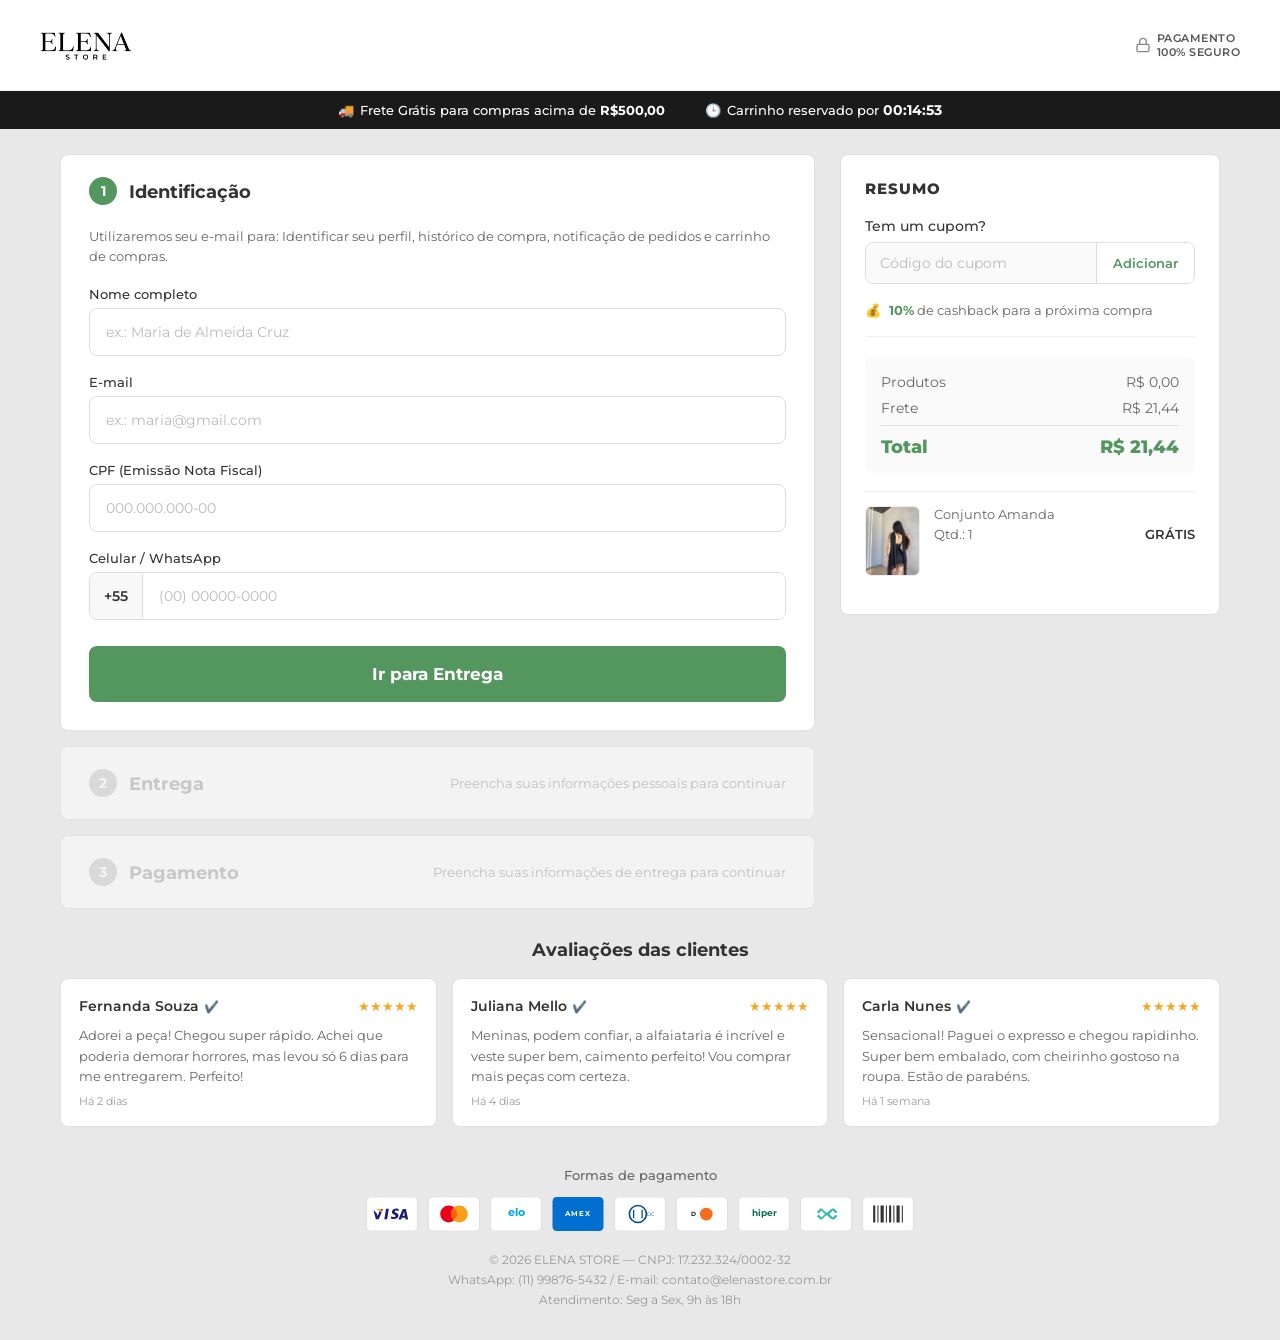
==== checkout.html @ 2de14dc5 "feat: redesign checkout to Blumi-style and update PIX receiver info" ====
<!DOCTYPE html>
<html lang="pt-BR">
<head>
    <meta charset="UTF-8">
    <meta name="viewport" content="width=device-width, initial-scale=1.0, maximum-scale=1.0, user-scalable=no">
    <title>Checkout Seguro — Elena Store</title>
    <link href="https://fonts.googleapis.com/css2?family=Montserrat:wght@400;500;600;700;800&display=swap" rel="stylesheet">
    <link rel="stylesheet" href="checkout.css">

    <!-- Meta Pixel Code -->
    <script>
    !function(f,b,e,v,n,t,s)
    {if(f.fbq)return;n=f.fbq=function(){n.callMethod?
    n.callMethod.apply(n,arguments):n.queue.push(arguments)};
    if(!f._fbq)f._fbq=n;n.push=n;n.loaded=!0;n.version='2.0';
    n.queue=[];t=b.createElement(e);t.async=!0;
    t.src=v;s=b.getElementsByTagName(e)[0];
    s.parentNode.insertBefore(t,s)}(window, document,'script',
    'https://connect.facebook.net/en_US/fbevents.js');
    fbq('init', '1255725740021923');
    fbq('track', 'PageView');
    </script>
    <noscript><img height="1" width="1" style="display:none"
    src="https://www.facebook.com/tr?id=1255725740021923&ev=PageView&noscript=1"
    /></noscript>
    <!-- End Meta Pixel Code -->
</head>
<body>

    <!-- ===== HEADER ===== -->
    <header class="checkout-header">
        <div class="logo">
            <img src="images/logo.png" alt="Elena Store" onerror="this.style.display='none'; this.parentElement.innerHTML='<span class=\'logo-text\'>Elena Store</span>';">
        </div>
        <div class="security-badge">
            <svg xmlns="http://www.w3.org/2000/svg" viewBox="0 0 24 24" fill="none" stroke="currentColor" stroke-width="2" stroke-linecap="round" stroke-linejoin="round"><rect x="3" y="11" width="18" height="11" rx="2" ry="2"/><path d="M7 11V7a5 5 0 0 1 10 0v4"/></svg>
            <span>PAGAMENTO<br>100% SEGURO</span>
        </div>
    </header>

    <!-- ===== PROMO BAR ===== -->
    <div class="promo-bar">
        <div class="promo-shipping">
            🚚 <span>Frete Grátis para compras acima de <strong>R$500,00</strong></span>
        </div>
        <div class="promo-timer">
            🕒 <span>Carrinho reservado por <span class="timer-value" id="timerDisplay">00:14:54</span></span>
        </div>
    </div>

    <!-- ===== MAIN LAYOUT ===== -->
    <form class="checkout-main" id="checkoutForm" novalidate>

        <!-- LEFT COLUMN — STEPS -->
        <div class="checkout-steps">

            <!-- STEP 1: Identificação -->
            <div class="step-card active" id="step1Card">
                <div class="step-header">
                    <div class="step-number">1</div>
                    <div class="step-title">Identificação</div>
                    <span class="step-edit" onclick="openStep(1)">Editar</span>
                </div>
                <div class="step-body">
                    <p class="step-description">Utilizaremos seu e-mail para: Identificar seu perfil, histórico de compra, notificação de pedidos e carrinho de compras.</p>
                    
                    <div class="form-group">
                        <label>Nome completo</label>
                        <input type="text" id="chkNome" class="form-control" placeholder="ex.: Maria de Almeida Cruz" required>
                    </div>
                    
                    <div class="form-group">
                        <label>E-mail</label>
                        <input type="email" id="chkEmail" class="form-control" placeholder="ex.: maria@gmail.com" required>
                    </div>
                    
                    <div class="form-row">
                        <div class="form-group">
                            <label>CPF (Emissão Nota Fiscal)</label>
                            <input type="text" id="chkCpf" class="form-control" placeholder="000.000.000-00" maxlength="14" oninput="maskCPF(this)" required>
                        </div>
                    </div>

                    <div class="form-group">
                        <label>Celular / WhatsApp</label>
                        <div class="phone-input-wrapper">
                            <span class="phone-prefix">+55</span>
                            <input type="tel" id="chkTelefone" class="form-control" placeholder="(00) 00000-0000" maxlength="15" oninput="maskPhone(this)" required>
                        </div>
                    </div>

                    <button type="button" class="btn-step" onclick="goToStep(2)">Ir para Entrega</button>
                </div>
            </div>

            <!-- STEP 2: Entrega -->
            <div class="step-card locked" id="step2Card">
                <div class="step-header">
                    <div class="step-number">2</div>
                    <div class="step-title">Entrega</div>
                    <span class="step-subtitle">Preencha suas informações pessoais para continuar</span>
                    <span class="step-edit" onclick="openStep(2)">Editar</span>
                </div>
                <div class="step-body">
                    <div class="form-group">
                        <label>CEP</label>
                        <input type="text" id="chkCep" class="form-control" placeholder="00000-000" maxlength="9" oninput="maskCEP(this)" onblur="buscarCEP(this.value)" required>
                    </div>
                    <div class="form-row">
                        <div class="form-group" style="flex: 2;">
                            <label>Rua / Avenida</label>
                            <input type="text" id="chkRua" class="form-control" required>
                        </div>
                        <div class="form-group" style="flex: 0.7;">
                            <label>Número</label>
                            <input type="text" id="chkNumero" class="form-control" required>
                        </div>
                    </div>
                    <div class="form-group">
                        <label>Complemento (opcional)</label>
                        <input type="text" id="chkComplemento" class="form-control" placeholder="Apto, bloco, etc.">
                    </div>
                    <div class="form-row">
                        <div class="form-group">
                            <label>Bairro</label>
                            <input type="text" id="chkBairro" class="form-control" required>
                        </div>
                        <div class="form-group">
                            <label>Cidade</label>
                            <input type="text" id="chkCidade" class="form-control" required>
                        </div>
                        <div class="form-group" style="flex: 0.5;">
                            <label>UF</label>
                            <input type="text" id="chkEstado" class="form-control" placeholder="SP" maxlength="2" required>
                        </div>
                    </div>

                    <!-- Opções de Frete -->
                    <label style="display: block; font-size: 0.85rem; font-weight: 600; margin-bottom: 10px; margin-top: 10px; color: #333;">Escolha o tipo de envio:</label>

                    <label class="shipping-option" id="lblFrete1">
                        <input type="radio" name="freteOpt" value="16.44" class="shipping-radio">
                        <div class="shipping-info">
                            <div class="shipping-title">Entrega Normal</div>
                            <div class="shipping-desc">Receba em 10 a 15 dias úteis</div>
                        </div>
                        <div class="shipping-price">R$ 16,44</div>
                    </label>

                    <label class="shipping-option selected" id="lblFrete2">
                        <input type="radio" name="freteOpt" value="21.44" class="shipping-radio" checked>
                        <div class="shipping-info">
                            <div class="shipping-title">Frete Expresso</div>
                            <div class="shipping-desc">Receba em 5 a 8 dias úteis</div>
                        </div>
                        <div class="shipping-price">R$ 21,44</div>
                    </label>

                    <label class="shipping-option" id="lblFrete3">
                        <input type="radio" name="freteOpt" value="27.93" class="shipping-radio">
                        <div class="shipping-info">
                            <div class="shipping-title">SEDEX</div>
                            <div class="shipping-desc">Receba em 2 a 4 dias úteis</div>
                        </div>
                        <div class="shipping-price">R$ 27,93</div>
                    </label>

                    <button type="button" class="btn-step" onclick="goToStep(3)">Ir para Pagamento</button>
                </div>
            </div>

            <!-- STEP 3: Pagamento -->
            <div class="step-card locked" id="step3Card">
                <div class="step-header">
                    <div class="step-number">3</div>
                    <div class="step-title">Pagamento</div>
                    <span class="step-subtitle">Preencha suas informações de entrega para continuar</span>
                    <span class="step-edit" onclick="openStep(3)">Editar</span>
                </div>
                <div class="step-body">
                    <div class="pix-info-box">
                        <p>⚡ Pagamento PIX aprovado na hora!</p>
                        <p>Sua compra será aprovada em até 10 segundos para envio imediato.</p>
                    </div>

                    <div class="pix-container" id="pixContainer">
                        <p style="font-weight: bold; color: #333;">Escaneie o QR Code abaixo:</p>
                        <img id="pixQrcode" src="" alt="QR Code PIX">
                        <p style="font-weight: bold; color: #333; margin-top: 10px;">Ou copie o código:</p>
                        <div class="pix-copy-row">
                            <input type="text" id="pixCode" class="form-control" readonly>
                            <button type="button" onclick="copiarPix()">Copiar</button>
                        </div>
                    </div>

                    <button type="submit" class="btn-submit-pix" id="btnSubmit">
                        ⚡ GERAR CÓDIGO PIX
                    </button>
                    <div class="secure-text">🔒 Suas informações financeiras são protegidas rigorosamente pela plataforma.</div>
                </div>
            </div>

        </div>

        <!-- RIGHT COLUMN — SUMMARY -->
        <div class="checkout-sidebar">

            <!-- Summary Card -->
            <div class="summary-card">
                <div class="summary-header">RESUMO</div>

                <!-- Coupon -->
                <div class="coupon-section">
                    <div class="coupon-label">Tem um cupom?</div>
                    <div class="coupon-row">
                        <input type="text" placeholder="Código do cupom" id="couponInput">
                        <button type="button">Adicionar</button>
                    </div>
                </div>

                <!-- Cashback -->
                <div class="cashback-badge">
                    💰 <span><strong>10%</strong> de cashback para a próxima compra</span>
                </div>

                <!-- Totals -->
                <div class="summary-totals">
                    <div class="totals-row">
                        <span>Produtos</span>
                        <span>R$ 0,00</span>
                    </div>
                    <div class="totals-row">
                        <span>Frete</span>
                        <span id="valorFreteVisual">R$ 21,44</span>
                    </div>
                    <div class="totals-row total-final">
                        <span>Total</span>
                        <span id="valorTotalFinal">R$ 21,44</span>
                    </div>
                </div>

                <!-- Product -->
                <div class="summary-product">
                    <img src="" id="chkImg" class="summary-product-img" alt="Produto" onerror="this.src='images/giftbox.png'">
                    <div class="summary-product-info">
                        <div class="summary-product-name" id="chkTitle">Carregando produto...</div>
                        <div class="summary-product-variant" id="chkOptions"></div>
                        <div class="summary-product-qty-price">
                            <span>Qtd.: 1</span>
                            <span>GRÁTIS</span>
                        </div>
                    </div>
                </div>
            </div>

        </div>

    </form>

    <!-- ===== REVIEWS SECTION ===== -->
    <div class="reviews-section">
        <h2 class="reviews-section-title">Avaliações das clientes</h2>
        <div class="reviews-grid">
            <div class="review-card">
                <div class="review-card-header">
                    <div class="review-card-name">Fernanda Souza <span class="verified-check">✔️</span></div>
                    <div class="review-card-stars">★★★★★</div>
                </div>
                <div class="review-card-text">Adorei a peça! Chegou super rápido. Achei que poderia demorar horrores, mas levou só 6 dias para me entregarem. Perfeito!</div>
                <div class="review-card-date">Há 2 dias</div>
            </div>
            <div class="review-card">
                <div class="review-card-header">
                    <div class="review-card-name">Juliana Mello <span class="verified-check">✔️</span></div>
                    <div class="review-card-stars">★★★★★</div>
                </div>
                <div class="review-card-text">Meninas, podem confiar, a alfaiataria é incrível e veste super bem, caimento perfeito! Vou comprar mais peças com certeza.</div>
                <div class="review-card-date">Há 4 dias</div>
            </div>
            <div class="review-card">
                <div class="review-card-header">
                    <div class="review-card-name">Carla Nunes <span class="verified-check">✔️</span></div>
                    <div class="review-card-stars">★★★★★</div>
                </div>
                <div class="review-card-text">Sensacional! Paguei o expresso e chegou rapidinho. Super bem embalado, com cheirinho gostoso na roupa. Estão de parabéns.</div>
                <div class="review-card-date">Há 1 semana</div>
            </div>
        </div>
    </div>

    <!-- ===== FOOTER ===== -->
    <footer class="checkout-footer">
        <div class="footer-payment-title">Formas de pagamento</div>
        <div class="footer-payment-icons">
            <!-- Visa -->
            <div class="pay-icon-img">
                <svg viewBox="0 0 48 32" xmlns="http://www.w3.org/2000/svg"><rect width="48" height="32" rx="4" fill="#fff" stroke="#e0e0e0" stroke-width="1"/><path d="M19.4 21h-2.6l1.6-10h2.6l-1.6 10zm11.1-9.7c-.5-.2-1.3-.4-2.3-.4-2.5 0-4.3 1.3-4.3 3.2 0 1.4 1.3 2.2 2.2 2.6 1 .5 1.3.8 1.3 1.2 0 .6-.8 1-1.5 1-.9 0-1.5-.1-2.3-.5l-.3-.2-.3 2c.6.3 1.6.5 2.7.5 2.7 0 4.4-1.3 4.4-3.3 0-1.1-.7-1.9-2.1-2.6-.9-.4-1.4-.7-1.4-1.2 0-.4.5-.8 1.4-.8.8 0 1.4.2 1.9.4l.2.1.3-1.9zm6.6 0h-2c-.6 0-1.1.2-1.3.8l-3.8 9h2.7l.5-1.5h3.3l.3 1.5h2.4l-2.1-9.7zm-3.1 6.3l1.4-3.7.6 3.7h-2zm-21-6.3l-2.5 6.8-.3-1.3c-.5-1.6-2-3.4-3.7-4.3l2.3 8.5h2.7l4-9.7h-2.5z" fill="#1a1f71"/><path d="M13 11.3h-4.1l0 .2c3.2.8 5.3 2.8 6.2 5.1l-.9-4.5c-.2-.6-.6-.8-1.2-.8z" fill="#f9a533"/></svg>
            </div>
            <!-- Mastercard -->
            <div class="pay-icon-img">
                <svg viewBox="0 0 48 32" xmlns="http://www.w3.org/2000/svg"><rect width="48" height="32" rx="4" fill="#fff" stroke="#e0e0e0" stroke-width="1"/><circle cx="19" cy="16" r="8" fill="#eb001b"/><circle cx="29" cy="16" r="8" fill="#f79e1b"/><path d="M24 10.3a8 8 0 0 0-3 5.7 8 8 0 0 0 3 5.7 8 8 0 0 0 3-5.7 8 8 0 0 0-3-5.7z" fill="#ff5f00"/></svg>
            </div>
            <!-- Elo -->
            <div class="pay-icon-img">
                <svg viewBox="0 0 48 32" xmlns="http://www.w3.org/2000/svg"><rect width="48" height="32" rx="4" fill="#fff" stroke="#e0e0e0" stroke-width="1"/><text x="24" y="18" text-anchor="middle" font-family="Arial,sans-serif" font-weight="bold" font-size="10" fill="#00a4e0">elo</text></svg>
            </div>
            <!-- Amex -->
            <div class="pay-icon-img">
                <svg viewBox="0 0 48 32" xmlns="http://www.w3.org/2000/svg"><rect width="48" height="32" rx="4" fill="#016fd0"/><text x="24" y="18" text-anchor="middle" font-family="Arial,sans-serif" font-weight="bold" font-size="7" fill="#fff" letter-spacing="1">AMEX</text></svg>
            </div>
            <!-- Diners -->
            <div class="pay-icon-img">
                <svg viewBox="0 0 48 32" xmlns="http://www.w3.org/2000/svg"><rect width="48" height="32" rx="4" fill="#fff" stroke="#e0e0e0" stroke-width="1"/><circle cx="22" cy="16" r="8" fill="none" stroke="#004a97" stroke-width="1.5"/><line x1="18" y1="12" x2="18" y2="20" stroke="#004a97" stroke-width="1.2"/><line x1="26" y1="12" x2="26" y2="20" stroke="#004a97" stroke-width="1.2"/><text x="34" y="18" text-anchor="middle" font-family="Arial,sans-serif" font-size="5" fill="#004a97">DC</text></svg>
            </div>
            <!-- Discover -->
            <div class="pay-icon-img">
                <svg viewBox="0 0 48 32" xmlns="http://www.w3.org/2000/svg"><rect width="48" height="32" rx="4" fill="#fff" stroke="#e0e0e0" stroke-width="1"/><circle cx="28" cy="16" r="6" fill="#f76b1c"/><text x="16" y="18" text-anchor="middle" font-family="Arial,sans-serif" font-weight="bold" font-size="6" fill="#1a1a1a">D</text></svg>
            </div>
            <!-- Hiper -->
            <div class="pay-icon-img">
                <svg viewBox="0 0 48 32" xmlns="http://www.w3.org/2000/svg"><rect width="48" height="32" rx="4" fill="#fff" stroke="#e0e0e0" stroke-width="1"/><text x="24" y="18" text-anchor="middle" font-family="Arial,sans-serif" font-weight="bold" font-size="8" fill="#00724e">hiper</text></svg>
            </div>
            <!-- PIX -->
            <div class="pay-icon-img">
                <svg viewBox="0 0 48 32" xmlns="http://www.w3.org/2000/svg"><rect width="48" height="32" rx="4" fill="#fff" stroke="#e0e0e0" stroke-width="1"/><path d="M28.8 11.2l-3 3a1.6 1.6 0 0 1-2.3 0l-3-3a1.6 1.6 0 0 0-2.3 0l-2.7 2.7 1.6 1.6 2.7-2.7 3 3a3.2 3.2 0 0 0 4.6 0l3-3 2.7 2.7 1.6-1.6-2.7-2.7a1.6 1.6 0 0 0-2.3 0z" fill="#32bcad"/><path d="M28.8 20.8l-3-3a1.6 1.6 0 0 0-2.3 0l-3 3a1.6 1.6 0 0 1-2.3 0l-2.7-2.7 1.6-1.6 2.7 2.7 3-3a3.2 3.2 0 0 1 4.6 0l3 3 2.7-2.7 1.6 1.6-2.7 2.7a1.6 1.6 0 0 1-2.3 0z" fill="#32bcad"/></svg>
            </div>
            <!-- Boleto -->
            <div class="pay-icon-img">
                <svg viewBox="0 0 48 32" xmlns="http://www.w3.org/2000/svg"><rect width="48" height="32" rx="4" fill="#fff" stroke="#e0e0e0" stroke-width="1"/><rect x="10" y="8" width="2" height="16" fill="#333"/><rect x="14" y="8" width="1" height="16" fill="#333"/><rect x="17" y="8" width="3" height="16" fill="#333"/><rect x="22" y="8" width="1" height="16" fill="#333"/><rect x="25" y="8" width="2" height="16" fill="#333"/><rect x="29" y="8" width="1" height="16" fill="#333"/><rect x="32" y="8" width="3" height="16" fill="#333"/><rect x="37" y="8" width="1" height="16" fill="#333"/></svg>
            </div>
        </div>
        <div class="footer-legal">
            © 2026 ELENA STORE — CNPJ: 17.232.324/0002-32<br>
            WhatsApp: (11) 99876-5432 / E-mail: contato@elenastore.com.br<br>
            Atendimento: Seg a Sex, 9h às 18h
        </div>
    </footer>

    <script src="produtos.js"></script>
    <script>
        // =============================
        // 1. Carregar Dados do Produto
        // =============================
        const urlParams = new URLSearchParams(window.location.search);
        const prodId = parseInt(urlParams.get('id')) || 1;
        const sizeParam = urlParams.get('size');
        const colorParam = urlParams.get('color');
        const imgParam = urlParams.get('img');

        const produto = typeof produtos !== 'undefined' ? (produtos.find(p => p.id === prodId) || produtos[0]) : { nome: "Produto Grátis", imagem: "images/giftbox.png" };

        document.getElementById('chkTitle').innerText = produto.nome;
        document.getElementById('chkImg').src = imgParam ? decodeURIComponent(imgParam) : produto.imagem;

        let optionsHtml = [];
        if (colorParam) optionsHtml.push(`Escolha a cor: ${colorParam}`);
        if (sizeParam) optionsHtml.push(`Escolha o tamanho: ${sizeParam}`);

        if (optionsHtml.length > 0) {
            document.getElementById('chkOptions').innerHTML = optionsHtml.join('<br>');
        } else {
            document.getElementById('chkOptions').style.display = 'none';
        }

        // =============================
        // 2. Frete Logic
        // =============================
        let totalVal = 21.44;

        const radios = document.querySelectorAll('.shipping-radio');
        const labels = document.querySelectorAll('.shipping-option');

        labels.forEach(label => {
            label.addEventListener('click', () => {
                labels.forEach(l => l.classList.remove('selected'));
                label.classList.add('selected');
                const input = label.querySelector('input');
                input.checked = true;
                totalVal = parseFloat(input.value);
                atualizarValores();
            });
        });

        function atualizarValores() {
            let totalExib = totalVal.toFixed(2).replace('.', ',');
            const elVisual = document.getElementById('valorFreteVisual');
            if (elVisual) elVisual.innerText = "R$ " + totalExib;
            const elFinal = document.getElementById('valorTotalFinal');
            if (elFinal) elFinal.innerText = "R$ " + totalExib;
        }
        atualizarValores();

        // Meta Event: InitiateCheckout
        fbq('track', 'InitiateCheckout', {
            content_ids: [String(prodId)],
            content_name: produto.nome,
            content_type: 'product',
            currency: 'BRL',
            value: totalVal
        });

        // =============================
        // 3. Step Navigation
        // =============================
        function goToStep(step) {
            if (step === 2) {
                // Validate step 1
                const nome = document.getElementById('chkNome').value.trim();
                const email = document.getElementById('chkEmail').value.trim();
                const cpf = document.getElementById('chkCpf').value.replace(/\D/g, '');
                const tel = document.getElementById('chkTelefone').value.replace(/\D/g, '');

                if (!nome || !email || cpf.length < 11 || tel.length < 10) {
                    highlightErrors(1);
                    return;
                }

                document.getElementById('step1Card').classList.remove('active');
                document.getElementById('step1Card').classList.add('completed');
                document.getElementById('step2Card').classList.remove('locked');
                document.getElementById('step2Card').classList.add('active');

                document.getElementById('step2Card').scrollIntoView({ behavior: 'smooth', block: 'start' });
            }

            if (step === 3) {
                // Validate step 2
                const cep = document.getElementById('chkCep').value.replace(/\D/g, '');
                const rua = document.getElementById('chkRua').value.trim();
                const numero = document.getElementById('chkNumero').value.trim();
                const bairro = document.getElementById('chkBairro').value.trim();
                const cidade = document.getElementById('chkCidade').value.trim();
                const estado = document.getElementById('chkEstado').value.trim();

                if (!cep || !rua || !numero || !bairro || !cidade || !estado) {
                    highlightErrors(2);
                    return;
                }

                document.getElementById('step2Card').classList.remove('active');
                document.getElementById('step2Card').classList.add('completed');
                document.getElementById('step3Card').classList.remove('locked');
                document.getElementById('step3Card').classList.add('active');

                document.getElementById('step3Card').scrollIntoView({ behavior: 'smooth', block: 'start' });
            }
        }

        function openStep(step) {
            // Reset all steps
            ['step1Card', 'step2Card', 'step3Card'].forEach((id, i) => {
                const card = document.getElementById(id);
                card.classList.remove('active', 'completed');
                if (i + 1 > step) {
                    card.classList.add('locked');
                } else if (i + 1 < step) {
                    card.classList.add('completed');
                } else {
                    card.classList.add('active');
                }
            });

            document.getElementById(`step${step}Card`).scrollIntoView({ behavior: 'smooth', block: 'start' });
        }

        function highlightErrors(step) {
            let fields = [];
            if (step === 1) {
                fields = ['chkNome', 'chkEmail', 'chkCpf', 'chkTelefone'];
            } else if (step === 2) {
                fields = ['chkCep', 'chkRua', 'chkNumero', 'chkBairro', 'chkCidade', 'chkEstado'];
            }
            fields.forEach(id => {
                const el = document.getElementById(id);
                if (!el.value.trim()) {
                    el.classList.add('error');
                    setTimeout(() => el.classList.remove('error'), 2500);
                }
            });
        }

        // =============================
        // 4. PIX Form Submission
        // =============================
        const form = document.getElementById('checkoutForm');
        form.addEventListener('submit', async function(e) {
            e.preventDefault();
            const btn = document.getElementById('btnSubmit');
            btn.innerHTML = "Gerando PIX...";
            btn.disabled = true;

            const totalAmountCents = Math.round(totalVal * 100);
            const stateValue = document.getElementById('chkEstado').value.replace(/[^a-zA-Z]/g, '').toUpperCase();

            const payload = {
                amount: totalAmountCents,
                currency: "BRL",
                paymentMethod: "PIX",
                customer: {
                    name: document.getElementById('chkNome').value,
                    email: document.getElementById('chkEmail').value,
                    document: {
                        number: document.getElementById('chkCpf').value.replace(/\D/g, ''),
                        type: "CPF"
                    },
                    phone: document.getElementById('chkTelefone').value.replace(/\D/g, ''),
                    address: {
                        street: document.getElementById('chkRua').value,
                        zipCode: document.getElementById('chkCep').value.replace(/\D/g, ''),
                        neighborhood: document.getElementById('chkBairro').value,
                        city: document.getElementById('chkCidade').value,
                        state: stateValue,
                        country: "BR"
                    }
                },
                shipping: {
                    fee: totalAmountCents,
                    address: {
                        street: document.getElementById('chkRua').value,
                        zipCode: document.getElementById('chkCep').value.replace(/\D/g, ''),
                        neighborhood: document.getElementById('chkBairro').value,
                        city: document.getElementById('chkCidade').value,
                        state: stateValue,
                        country: "BR"
                    }
                },
                items: [
                    {
                        title: produto.nome.substring(0, 99),
                        unitPrice: 0,
                        quantity: 1,
                        tangible: true
                    }
                ],
                pix: {
                    expiresInDays: 1
                }
            };

            try {
                const response = await fetch('/api/pix', {
                    method: 'POST',
                    headers: { 'Content-Type': 'application/json' },
                    body: JSON.stringify(payload)
                });

                const data = await response.json();
                const transaction = data.transaction || data.data || data.result || data;
                const transactionId = data.id || transaction.id;
                const qrCode =
                    data.qrCode || transaction.qrCode || transaction.pix?.qrCode ||
                    data.pix?.qrCode || transaction.pixCode || data.pixCode ||
                    transaction.copyPaste || data.copyPaste || "";
                const qrImg =
                    data.qrCodeBase64 || transaction.qrCodeBase64 || transaction.pix?.qrCodeBase64 ||
                    data.pix?.qrCodeBase64 || transaction.qrImage || data.qrImage ||
                    transaction.encodedImage || data.encodedImage || "";

                if (response.ok && transactionId) {
                    fbq('track', 'AddPaymentInfo', {
                        content_ids: [String(prodId)],
                        content_name: produto.nome,
                        content_type: 'product',
                        currency: 'BRL',
                        value: totalVal
                    });

                    localStorage.setItem('lastPurchaseValue', totalVal);
                    localStorage.setItem('lastPixData', JSON.stringify({
                        id: transactionId,
                        qrCode,
                        qrImg,
                        rawResponse: data
                    }));
                    window.location.href = "pix.html";
                } else {
                    alert("Erro ao gerar transação: " + (data.message || JSON.stringify(data)));
                    btn.disabled = false;
                    btn.innerHTML = "⚡ GERAR CÓDIGO PIX";
                }
            } catch (err) {
                console.error(err);
                alert("Erro de conexão ao gerar o PIX.");
                btn.disabled = false;
                btn.innerHTML = "⚡ GERAR CÓDIGO PIX";
            }
        });

        // =============================
        // 5. Copiar PIX
        // =============================
        function copiarPix() {
            const input = document.getElementById('pixCode');
            input.select();
            input.setSelectionRange(0, 99999);
            document.execCommand("copy");
            alert("Código PIX copiado!");
        }

        // =============================
        // 6. Timer de Urgência
        // =============================
        let time = (14 * 60) + 54;
        const timerDisplay = document.getElementById('timerDisplay');

        setInterval(() => {
            if (time <= 0) return;
            time--;
            const mins = Math.floor(time / 60);
            const secs = time % 60;
            timerDisplay.innerText =
                '00:' +
                (mins < 10 ? '0' + mins : mins) + ':' +
                (secs < 10 ? '0' + secs : secs);
        }, 1000);

        // =============================
        // 7. Input Masks
        // =============================
        function maskCPF(input) {
            let v = input.value.replace(/\D/g, '');
            if (v.length > 11) v = v.slice(0, 11);
            if (v.length > 9) v = v.replace(/(\d{3})(\d{3})(\d{3})(\d{1,2})/, "$1.$2.$3-$4");
            else if (v.length > 6) v = v.replace(/(\d{3})(\d{3})(\d{1,3})/, "$1.$2.$3");
            else if (v.length > 3) v = v.replace(/(\d{3})(\d{1,3})/, "$1.$2");
            input.value = v;
        }

        function maskPhone(input) {
            let v = input.value.replace(/\D/g, '');
            if (v.length > 11) v = v.slice(0, 11);
            if (v.length > 10) v = v.replace(/^(\d{2})(\d{5})(\d{4}).*/, "($1) $2-$3");
            else if (v.length > 6) v = v.replace(/^(\d{2})(\d{4})(\d{0,4}).*/, "($1) $2-$3");
            else if (v.length > 2) v = v.replace(/^(\d{2})(\d{0,5})/, "($1) $2");
            input.value = v;
        }

        function maskCEP(input) {
            let v = input.value.replace(/\D/g, '');
            if (v.length > 8) v = v.slice(0, 8);
            if (v.length > 5) v = v.replace(/^(\d{5})(\d{1,3}).*/, "$1-$2");
            input.value = v;
        }

        // =============================
        // 8. ViaCEP Auto-fill
        // =============================
        async function buscarCEP(cep) {
            const cleanCep = cep.replace(/\D/g, '');
            if (cleanCep.length === 8) {
                try {
                    const response = await fetch(`https://viacep.com.br/ws/${cleanCep}/json/`);
                    const data = await response.json();
                    if (!data.erro) {
                        document.getElementById('chkRua').value = data.logradouro;
                        document.getElementById('chkBairro').value = data.bairro;
                        document.getElementById('chkCidade').value = data.localidade;
                        document.getElementById('chkEstado').value = data.uf;
                        document.getElementById('chkNumero').focus();
                    }
                } catch (error) {
                    console.error("Erro ao buscar CEP:", error);
                }
            }
        }
    </script>
</body>
</html>
---- checkout.css ----
:root {
    --primary-green: #53975E;
    --primary-green-hover: #467f4f;
    --bg-page: #e8e8e8;
    --bg-card: #ffffff;
    --bg-dark-bar: #1a1a1a;
    --text-main: #333;
    --text-secondary: #666;
    --text-light: #999;
    --border-color: #e0e0e0;
    --border-light: #f0f0f0;
    --error-red: #e74c3c;
    --radius: 8px;
}

* {
    margin: 0;
    padding: 0;
    box-sizing: border-box;
    font-family: 'Montserrat', sans-serif;
}

html { scroll-behavior: smooth; }

body {
    background: var(--bg-page);
    color: var(--text-main);
    min-height: 100vh;
}

/* ========== HEADER ========== */
.checkout-header {
    background: #fff;
    padding: 18px 40px;
    display: flex;
    justify-content: space-between;
    align-items: center;
    border-bottom: 1px solid var(--border-light);
}

.checkout-header .logo img {
    height: 50px;
    object-fit: contain;
}

.checkout-header .logo-text {
    font-size: 1.6rem;
    font-weight: 700;
    color: #1a1a1a;
    letter-spacing: -0.5px;
}

.checkout-header .security-badge {
    display: flex;
    align-items: center;
    gap: 6px;
    font-size: 0.7rem;
    font-weight: 600;
    color: #555;
    text-transform: uppercase;
    letter-spacing: 0.5px;
}

.checkout-header .security-badge svg {
    width: 16px;
    height: 16px;
    color: #888;
}

/* ========== PROMO BAR ========== */
.promo-bar {
    background: var(--bg-dark-bar);
    color: #fff;
    padding: 10px 40px;
    display: flex;
    justify-content: center;
    align-items: center;
    gap: 40px;
    font-size: 0.82rem;
    font-weight: 500;
}

.promo-bar .promo-shipping {
    display: flex;
    align-items: center;
    gap: 6px;
}

.promo-bar .promo-shipping strong {
    font-weight: 700;
}

.promo-bar .promo-timer {
    display: flex;
    align-items: center;
    gap: 6px;
}

.promo-bar .promo-timer .timer-value {
    font-weight: 700;
    font-size: 0.88rem;
}

/* ========== MAIN LAYOUT ========== */
.checkout-main {
    max-width: 1200px;
    margin: 25px auto;
    padding: 0 20px;
    display: grid;
    grid-template-columns: 1fr 380px;
    gap: 25px;
    align-items: start;
}

/* ========== LEFT COLUMN — STEPS ========== */
.checkout-steps {
    display: flex;
    flex-direction: column;
    gap: 15px;
}

/* Step Card */
.step-card {
    background: var(--bg-card);
    border: 1px solid var(--border-color);
    border-radius: var(--radius);
    overflow: hidden;
    transition: opacity 0.3s ease, filter 0.3s ease;
}

.step-card.locked {
    opacity: 0.5;
    pointer-events: none;
}

.step-card.locked .step-body {
    display: none;
}

.step-card.completed {
    opacity: 0.7;
}

.step-card.completed .step-body {
    display: none;
}

.step-card.completed .step-header .step-edit {
    display: inline-block;
}

.step-header {
    padding: 22px 28px;
    display: flex;
    align-items: center;
    gap: 12px;
}

.step-number {
    width: 28px;
    height: 28px;
    background: var(--primary-green);
    color: #fff;
    border-radius: 50%;
    display: flex;
    justify-content: center;
    align-items: center;
    font-size: 0.85rem;
    font-weight: 700;
    flex-shrink: 0;
}

.step-card.locked .step-number {
    background: #ccc;
}

.step-card.completed .step-number {
    background: var(--primary-green);
}

.step-title {
    font-size: 1.1rem;
    font-weight: 700;
    color: var(--text-main);
}

.step-card.locked .step-title {
    color: #aaa;
}

.step-subtitle {
    font-size: 0.82rem;
    color: var(--text-light);
    margin-left: auto;
}

.step-card.locked .step-subtitle {
    display: block;
}

.step-card.active .step-subtitle {
    display: none;
}

.step-edit {
    display: none;
    margin-left: auto;
    font-size: 0.8rem;
    color: var(--primary-green);
    cursor: pointer;
    font-weight: 600;
    text-decoration: underline;
}

.step-body {
    padding: 0 28px 28px;
}

.step-body .step-description {
    font-size: 0.82rem;
    color: var(--text-secondary);
    line-height: 1.5;
    margin-bottom: 20px;
}

/* ========== FORM STYLES ========== */
.form-group {
    margin-bottom: 18px;
    width: 100%;
}

.form-group label {
    display: block;
    font-size: 0.82rem;
    margin-bottom: 6px;
    color: var(--text-main);
    font-weight: 500;
}

.form-control {
    width: 100%;
    border: 1px solid #ddd;
    border-radius: var(--radius);
    padding: 14px 16px;
    font-size: 0.9rem;
    font-family: 'Montserrat', sans-serif;
    outline: none;
    transition: border-color 0.2s ease, box-shadow 0.2s ease;
    background: #fff;
    color: var(--text-main);
}

.form-control::placeholder {
    color: #bbb;
}

.form-control:focus {
    border-color: #333;
    box-shadow: 0 0 0 3px rgba(0,0,0,0.04);
}

.form-control.valid {
    border-color: var(--primary-green);
}

.form-row {
    display: flex;
    gap: 12px;
}

.form-row .form-group {
    flex: 1;
}

/* Phone with country code */
.phone-input-wrapper {
    display: flex;
    border: 1px solid #ddd;
    border-radius: var(--radius);
    overflow: hidden;
    transition: border-color 0.2s ease, box-shadow 0.2s ease;
}

.phone-input-wrapper:focus-within {
    border-color: #333;
    box-shadow: 0 0 0 3px rgba(0,0,0,0.04);
}

.phone-prefix {
    background: #f8f8f8;
    padding: 14px 14px;
    font-size: 0.9rem;
    font-weight: 600;
    color: var(--text-main);
    border-right: 1px solid #ddd;
    display: flex;
    align-items: center;
    font-family: 'Montserrat', sans-serif;
}

.phone-input-wrapper .form-control {
    border: none;
    border-radius: 0;
    box-shadow: none;
}

.phone-input-wrapper .form-control:focus {
    box-shadow: none;
}

/* Step button */
.btn-step {
    background: var(--primary-green);
    color: #fff;
    font-weight: 700;
    font-size: 1.05rem;
    border: none;
    border-radius: var(--radius);
    width: 100%;
    padding: 18px;
    cursor: pointer;
    transition: background 0.2s ease;
    font-family: 'Montserrat', sans-serif;
    margin-top: 8px;
}

.btn-step:hover {
    background: var(--primary-green-hover);
}

/* ========== SHIPPING OPTIONS ========== */
.shipping-option {
    display: flex;
    align-items: center;
    border: 1px solid var(--border-color);
    border-radius: var(--radius);
    padding: 14px 16px;
    margin-bottom: 10px;
    cursor: pointer;
    transition: all 0.2s ease;
}

.shipping-option:hover {
    border-color: #bbb;
}

.shipping-option.selected {
    border-color: var(--primary-green);
    background: #f0f8f2;
}

.shipping-radio {
    appearance: none;
    -webkit-appearance: none;
    width: 20px;
    height: 20px;
    border: 2px solid #ccc;
    border-radius: 50%;
    margin-right: 14px;
    outline: none;
    cursor: pointer;
    transition: all 0.2s ease;
    background: #fff;
    flex-shrink: 0;
}

.shipping-radio:checked {
    border-color: var(--primary-green);
    background: var(--primary-green);
    box-shadow: inset 0 0 0 3px #fff;
}

.shipping-info {
    flex: 1;
    display: flex;
    flex-direction: column;
    gap: 2px;
}

.shipping-title {
    font-weight: 600;
    font-size: 0.9rem;
    color: var(--text-main);
}

.shipping-desc {
    font-size: 0.78rem;
    color: var(--text-light);
}

.shipping-price {
    font-weight: 700;
    font-size: 0.95rem;
    color: var(--text-main);
}

/* ========== PIX SECTION ========== */
.pix-info-box {
    text-align: center;
    padding: 18px;
    background: #f0f8f2;
    border-radius: var(--radius);
    border: 1px solid #c8e6c9;
    margin-bottom: 20px;
}

.pix-info-box p:first-child {
    color: var(--primary-green);
    font-weight: 600;
    margin-bottom: 8px;
    font-size: 0.92rem;
}

.pix-info-box p:last-child {
    font-size: 0.82rem;
    color: var(--text-secondary);
}

.pix-container {
    display: none;
    text-align: center;
    margin-bottom: 20px;
}

.pix-container img {
    max-width: 200px;
    margin: 15px auto;
}

.pix-copy-row {
    display: flex;
    gap: 10px;
    margin-top: 8px;
}

.pix-copy-row .form-control {
    font-size: 0.8rem;
    background: #f9f9f9;
}

.pix-copy-row button {
    padding: 12px 18px;
    background: #333;
    color: #fff;
    border: none;
    border-radius: var(--radius);
    cursor: pointer;
    font-weight: 600;
    font-size: 0.85rem;
    font-family: 'Montserrat', sans-serif;
    white-space: nowrap;
}

.btn-submit-pix {
    background: var(--primary-green);
    color: #fff;
    font-weight: 700;
    font-size: 1.1rem;
    border: none;
    border-radius: var(--radius);
    width: 100%;
    padding: 20px;
    cursor: pointer;
    transition: background 0.2s ease;
    font-family: 'Montserrat', sans-serif;
    display: flex;
    justify-content: center;
    align-items: center;
    gap: 8px;
}

.btn-submit-pix:hover {
    background: var(--primary-green-hover);
}

.btn-submit-pix:disabled {
    background: #999;
    cursor: not-allowed;
}

.secure-text {
    text-align: center;
    font-size: 0.75rem;
    color: var(--text-light);
    margin-top: 15px;
    display: flex;
    justify-content: center;
    align-items: center;
    gap: 6px;
}

/* ========== RIGHT COLUMN — SUMMARY ========== */
.checkout-sidebar {
    position: sticky;
    top: 25px;
    display: flex;
    flex-direction: column;
    gap: 20px;
}

/* Summary Card */
.summary-card {
    background: var(--bg-card);
    border: 1px solid var(--border-color);
    border-radius: var(--radius);
    padding: 24px;
}

.summary-header {
    font-size: 0.95rem;
    font-weight: 800;
    text-transform: uppercase;
    letter-spacing: 1px;
    margin-bottom: 20px;
    color: var(--text-main);
}

/* Coupon */
.coupon-section {
    margin-bottom: 18px;
}

.coupon-section .coupon-label {
    font-size: 0.85rem;
    font-weight: 500;
    color: var(--text-main);
    margin-bottom: 8px;
}

.coupon-row {
    display: flex;
    gap: 0;
    border: 1px solid #ddd;
    border-radius: var(--radius);
    overflow: hidden;
}

.coupon-row input {
    flex: 1;
    border: none;
    padding: 12px 14px;
    font-size: 0.85rem;
    outline: none;
    font-family: 'Montserrat', sans-serif;
    background: #fafafa;
}

.coupon-row input::placeholder {
    color: #bbb;
}

.coupon-row button {
    padding: 12px 16px;
    background: #fff;
    border: none;
    border-left: 1px solid #ddd;
    font-size: 0.82rem;
    font-weight: 600;
    color: var(--primary-green);
    cursor: pointer;
    font-family: 'Montserrat', sans-serif;
    white-space: nowrap;
    transition: background 0.2s;
}

.coupon-row button:hover {
    background: #f5f5f5;
}

/* Cashback */
.cashback-badge {
    display: flex;
    align-items: center;
    gap: 8px;
    font-size: 0.82rem;
    color: var(--text-secondary);
    margin-bottom: 20px;
    padding-bottom: 18px;
    border-bottom: 1px solid var(--border-light);
}

.cashback-badge strong {
    color: var(--primary-green);
    font-weight: 700;
}

/* Product in summary */
.summary-totals {
    background: #fafafa;
    border-radius: var(--radius);
    padding: 16px;
    margin-bottom: 18px;
}

.totals-row {
    display: flex;
    justify-content: space-between;
    margin-bottom: 8px;
    font-size: 0.88rem;
    color: var(--text-secondary);
}

.totals-row:last-child {
    margin-bottom: 0;
}

.totals-row.total-final {
    font-weight: 800;
    font-size: 1.1rem;
    color: var(--primary-green);
    margin-top: 4px;
    padding-top: 10px;
    border-top: 1px solid var(--border-color);
}

/* Product item in summary */
.summary-product {
    display: flex;
    gap: 14px;
    padding: 14px 0;
    border-top: 1px solid var(--border-light);
}

.summary-product:first-of-type {
    border-top: none;
}

.summary-product-img {
    width: 55px;
    height: 70px;
    border-radius: 6px;
    object-fit: cover;
    border: 1px solid #eee;
    flex-shrink: 0;
}

.summary-product-info {
    flex: 1;
}

.summary-product-name {
    font-size: 0.82rem;
    font-weight: 400;
    color: var(--text-secondary);
    margin-bottom: 4px;
}

.summary-product-variant {
    font-size: 0.78rem;
    font-weight: 700;
    color: var(--text-main);
    line-height: 1.4;
    margin-bottom: 8px;
}

.summary-product-qty-price {
    display: flex;
    justify-content: space-between;
    font-size: 0.82rem;
    color: var(--text-secondary);
}

.summary-product-qty-price span:last-child {
    font-weight: 600;
    color: var(--text-main);
}

/* ========== SOCIAL PROOF CARD ========== */
.social-proof-card {
    background: var(--bg-card);
    border: 1px solid var(--border-color);
    border-radius: var(--radius);
    padding: 22px;
    display: flex;
    gap: 16px;
}

.social-proof-avatar {
    width: 60px;
    height: 60px;
    border-radius: 50%;
    object-fit: cover;
    flex-shrink: 0;
}

.social-proof-content {
    flex: 1;
}

.social-proof-stars {
    color: #f5a623;
    font-size: 0.9rem;
    margin-bottom: 6px;
}

.social-proof-title {
    font-size: 0.92rem;
    font-weight: 700;
    color: var(--text-main);
    margin-bottom: 6px;
}

.social-proof-text {
    font-size: 0.82rem;
    color: var(--text-secondary);
    line-height: 1.5;
}

/* ========== FOOTER ========== */
.checkout-footer {
    max-width: 1200px;
    margin: 40px auto 30px;
    padding: 0 20px;
    text-align: center;
}

.footer-payment-title {
    font-size: 0.82rem;
    color: var(--text-secondary);
    margin-bottom: 14px;
    font-weight: 500;
}

.footer-payment-icons {
    display: flex;
    justify-content: center;
    gap: 10px;
    flex-wrap: wrap;
    margin-bottom: 20px;
}

.footer-payment-icons .pay-icon {
    width: 48px;
    height: 30px;
    background: #fff;
    border: 1px solid #ddd;
    border-radius: 4px;
    display: flex;
    justify-content: center;
    align-items: center;
    font-size: 0.6rem;
    font-weight: 700;
    color: var(--text-secondary);
}

.footer-legal {
    font-size: 0.72rem;
    color: var(--text-light);
    line-height: 1.7;
}

.footer-legal a {
    color: var(--text-light);
    text-decoration: underline;
}

/* ========== RESPONSIVE ========== */
@media (max-width: 900px) {
    .checkout-main {
        grid-template-columns: 1fr;
        gap: 15px;
        padding: 0 12px;
        margin: 15px auto;
    }

    .checkout-sidebar {
        position: static;
        order: -1;
    }

    .checkout-header {
        padding: 14px 16px;
    }

    .checkout-header .logo img {
        height: 40px;
    }

    .checkout-header .logo-text {
        font-size: 1.3rem;
    }

    .promo-bar {
        padding: 8px 16px;
        gap: 10px;
        font-size: 0.72rem;
        flex-direction: column;
        gap: 4px;
    }

    .step-header {
        padding: 16px 18px;
    }

    .step-body {
        padding: 0 18px 22px;
    }

    .form-row {
        flex-direction: column;
        gap: 0;
    }

    .summary-card {
        padding: 18px;
    }
}

/* ========== ANIMATIONS ========== */
@keyframes fadeIn {
    from { opacity: 0; transform: translateY(8px); }
    to { opacity: 1; transform: translateY(0); }
}

.step-card.active .step-body {
    animation: fadeIn 0.3s ease forwards;
}

/* Error styling */
.form-control.error {
    border-color: var(--error-red);
    background: #fff5f5;
}

.error-message {
    color: var(--error-red);
    font-size: 0.75rem;
    margin-top: 4px;
}

/* ========== REVIEWS SECTION ========== */
.reviews-section {
    max-width: 1200px;
    margin: 30px auto;
    padding: 0 20px;
}

.reviews-section-title {
    font-size: 1.1rem;
    font-weight: 700;
    margin-bottom: 18px;
    text-align: center;
    color: var(--text-main);
}

.reviews-grid {
    display: grid;
    grid-template-columns: repeat(3, 1fr);
    gap: 15px;
}

.review-card {
    background: var(--bg-card);
    border: 1px solid var(--border-color);
    border-radius: var(--radius);
    padding: 18px;
}

.review-card-header {
    display: flex;
    justify-content: space-between;
    align-items: center;
    margin-bottom: 10px;
}

.review-card-name {
    font-weight: 600;
    font-size: 0.88rem;
    color: var(--text-main);
    display: flex;
    align-items: center;
    gap: 5px;
}

.verified-check {
    font-size: 0.75rem;
}

.review-card-stars {
    color: #f5a623;
    font-size: 0.82rem;
}

.review-card-text {
    font-size: 0.82rem;
    color: var(--text-secondary);
    line-height: 1.55;
    margin-bottom: 8px;
}

.review-card-date {
    font-size: 0.7rem;
    color: var(--text-light);
}

/* ========== SVG PAYMENT ICONS ========== */
.pay-icon-img {
    width: 52px;
    height: 34px;
}

.pay-icon-img svg {
    width: 100%;
    height: 100%;
}

@media (max-width: 900px) {
    .reviews-grid {
        grid-template-columns: 1fr;
        gap: 10px;
    }
}
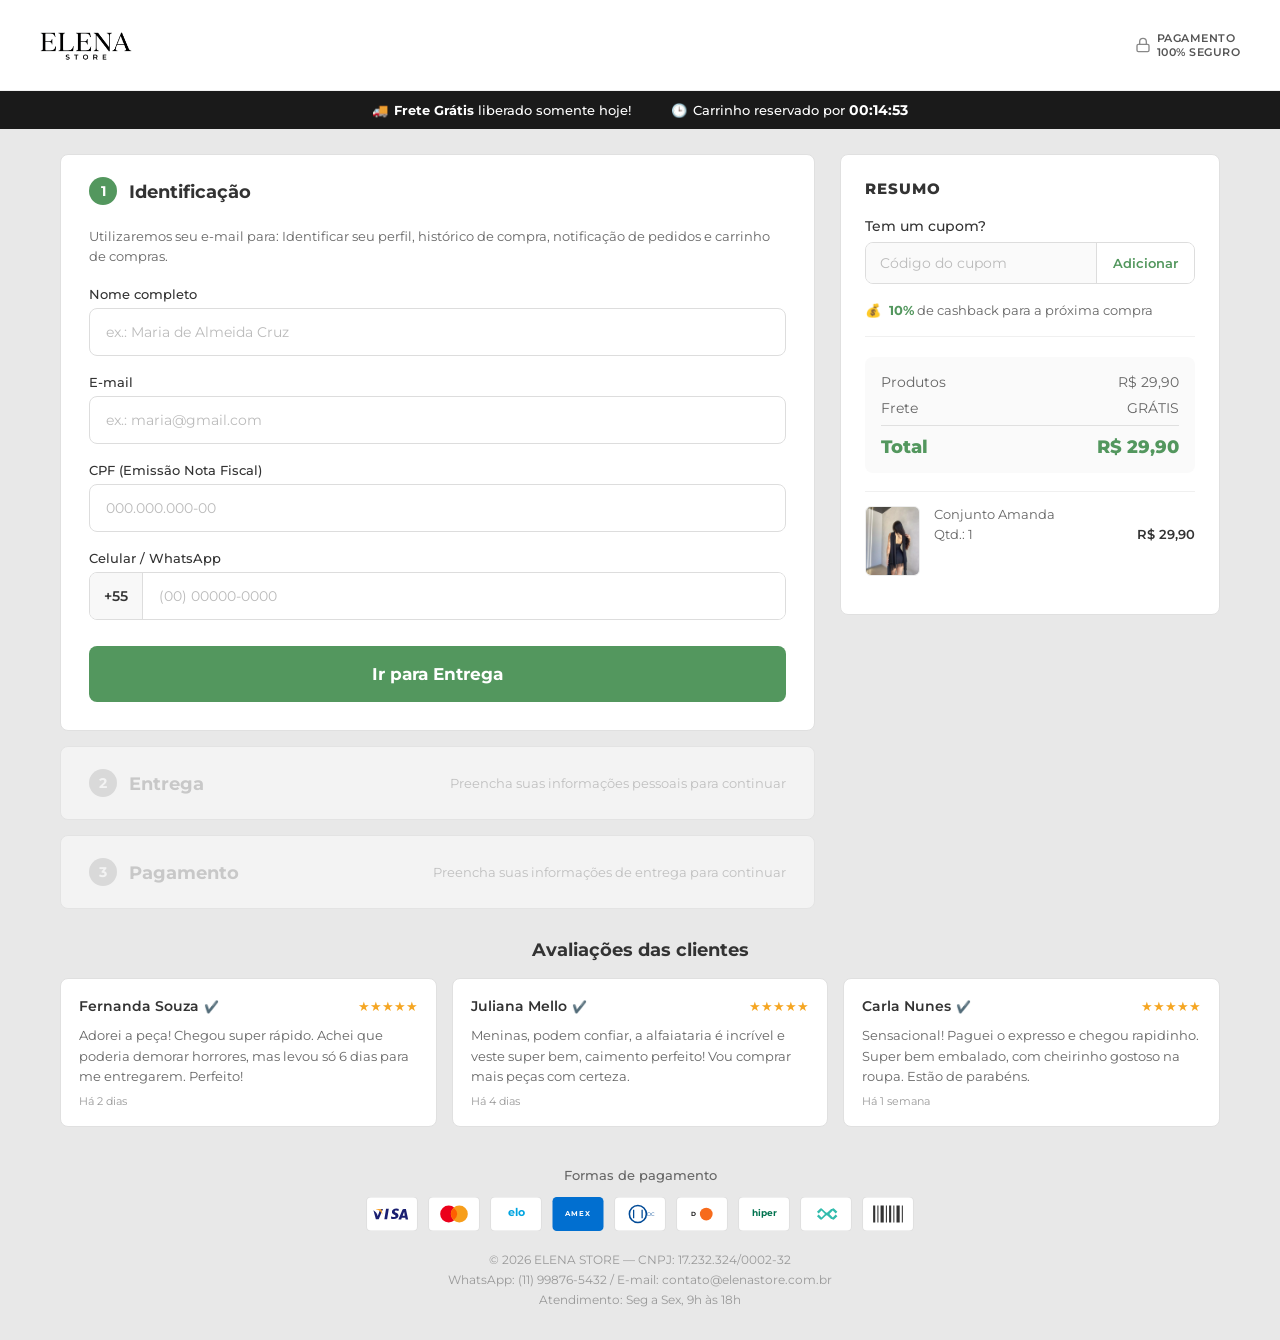
==== commit b2f0d2b2: "feat: migrate offer to TikTok R$ 29,90, consolidate Santorini products, add Blusa/Floral items, and " ====
--- a/checkout.html
+++ b/checkout.html
@@ -7,23 +7,16 @@
     <link href="https://fonts.googleapis.com/css2?family=Montserrat:wght@400;500;600;700;800&display=swap" rel="stylesheet">
     <link rel="stylesheet" href="checkout.css">
 
-    <!-- Meta Pixel Code -->
+    <!-- TikTok Pixel Code -->
     <script>
-    !function(f,b,e,v,n,t,s)
-    {if(f.fbq)return;n=f.fbq=function(){n.callMethod?
-    n.callMethod.apply(n,arguments):n.queue.push(arguments)};
-    if(!f._fbq)f._fbq=n;n.push=n;n.loaded=!0;n.version='2.0';
-    n.queue=[];t=b.createElement(e);t.async=!0;
-    t.src=v;s=b.getElementsByTagName(e)[0];
-    s.parentNode.insertBefore(t,s)}(window, document,'script',
-    'https://connect.facebook.net/en_US/fbevents.js');
-    fbq('init', '1255725740021923');
-    fbq('track', 'PageView');
+    !function (w, d, t) {
+      w.TiktokAnalyticsObject=t;var ttq=w[t]=w[t]||[];ttq.methods=["page","track","identify","instances","debug","on","off","once","ready","alias","group","enableCookie","disableCookie"],ttq.setAndDefer=function(t,e){t[e]=function(){t.push([e].concat(Array.prototype.slice.call(arguments,0)))}};for(var i=0;i<ttq.methods.length;i++)ttq.setAndDefer(ttq,ttq.methods[i]);ttq.instance=function(t){for(var e=ttq._i[t]||[],n=0;n<ttq.methods.length;n++)ttq.setAndDefer(e,ttq.methods[n]);return e},ttq.load=function(e,n){var r="https://analytics.tiktok.com/i18n/pixel/events.js";ttq._i=ttq._i||{},ttq._i[e]=[],ttq._i[e]._u=r,ttq._t=ttq._t||{},ttq._t[e]=+new Date,ttq._o=ttq._o||{},ttq._o[e]=n||{};var o=document.createElement("script");o.type="text/javascript",o.async=!0,o.src=r+"?sdkid="+e+"&lib="+t;var a=document.getElementsByTagName("script")[0];a.parentNode.insertBefore(o,a)};
+    
+      ttq.load('D470E4RC77U2P8MCJJR0');
+      ttq.page();
+    }(window, document, 'ttq');
     </script>
-    <noscript><img height="1" width="1" style="display:none"
-    src="https://www.facebook.com/tr?id=1255725740021923&ev=PageView&noscript=1"
-    /></noscript>
-    <!-- End Meta Pixel Code -->
+    <!-- End TikTok Pixel Code -->
 </head>
 <body>
 
@@ -41,7 +34,7 @@
     <!-- ===== PROMO BAR ===== -->
     <div class="promo-bar">
         <div class="promo-shipping">
-            🚚 <span>Frete Grátis para compras acima de <strong>R$500,00</strong></span>
+            🚚 <span><strong>Frete Grátis</strong> liberado somente hoje!</span>
         </div>
         <div class="promo-timer">
             🕒 <span>Carrinho reservado por <span class="timer-value" id="timerDisplay">00:14:54</span></span>
@@ -138,31 +131,13 @@
                     <!-- Opções de Frete -->
                     <label style="display: block; font-size: 0.85rem; font-weight: 600; margin-bottom: 10px; margin-top: 10px; color: #333;">Escolha o tipo de envio:</label>
 
-                    <label class="shipping-option" id="lblFrete1">
-                        <input type="radio" name="freteOpt" value="16.44" class="shipping-radio">
+                    <label class="shipping-option selected" id="lblFrete1">
+                        <input type="radio" name="freteOpt" value="0.00" class="shipping-radio" checked>
                         <div class="shipping-info">
-                            <div class="shipping-title">Entrega Normal</div>
-                            <div class="shipping-desc">Receba em 10 a 15 dias úteis</div>
-                        </div>
-                        <div class="shipping-price">R$ 16,44</div>
-                    </label>
-
-                    <label class="shipping-option selected" id="lblFrete2">
-                        <input type="radio" name="freteOpt" value="21.44" class="shipping-radio" checked>
-                        <div class="shipping-info">
-                            <div class="shipping-title">Frete Expresso</div>
-                            <div class="shipping-desc">Receba em 5 a 8 dias úteis</div>
-                        </div>
-                        <div class="shipping-price">R$ 21,44</div>
-                    </label>
-
-                    <label class="shipping-option" id="lblFrete3">
-                        <input type="radio" name="freteOpt" value="27.93" class="shipping-radio">
-                        <div class="shipping-info">
-                            <div class="shipping-title">SEDEX</div>
-                            <div class="shipping-desc">Receba em 2 a 4 dias úteis</div>
-                        </div>
-                        <div class="shipping-price">R$ 27,93</div>
+                            <div class="shipping-title">Frete Prioritário</div>
+                            <div class="shipping-desc">Receba em 3 a 7 dias úteis</div>
+                        </div>
+                        <div class="shipping-price">GRÁTIS</div>
                     </label>
 
                     <button type="button" class="btn-step" onclick="goToStep(3)">Ir para Pagamento</button>
@@ -227,15 +202,15 @@
                 <div class="summary-totals">
                     <div class="totals-row">
                         <span>Produtos</span>
-                        <span>R$ 0,00</span>
+                        <span>R$ 29,90</span>
                     </div>
                     <div class="totals-row">
                         <span>Frete</span>
-                        <span id="valorFreteVisual">R$ 21,44</span>
+                        <span id="valorFreteVisual">GRÁTIS</span>
                     </div>
                     <div class="totals-row total-final">
                         <span>Total</span>
-                        <span id="valorTotalFinal">R$ 21,44</span>
+                        <span id="valorTotalFinal">R$ 29,90</span>
                     </div>
                 </div>
 
@@ -247,7 +222,7 @@
                         <div class="summary-product-variant" id="chkOptions"></div>
                         <div class="summary-product-qty-price">
                             <span>Qtd.: 1</span>
-                            <span>GRÁTIS</span>
+                            <span>R$ 29,90</span>
                         </div>
                     </div>
                 </div>
@@ -365,7 +340,8 @@
         // =============================
         // 2. Frete Logic
         // =============================
-        let totalVal = 21.44;
+        let prodPrice = 29.90;
+        let totalVal = 29.90;
 
         const radios = document.querySelectorAll('.shipping-radio');
         const labels = document.querySelectorAll('.shipping-option');
@@ -376,28 +352,31 @@
                 label.classList.add('selected');
                 const input = label.querySelector('input');
                 input.checked = true;
-                totalVal = parseFloat(input.value);
+                totalVal = prodPrice + parseFloat(input.value);
                 atualizarValores();
             });
         });
 
         function atualizarValores() {
+            let shippingVal = totalVal - prodPrice;
             let totalExib = totalVal.toFixed(2).replace('.', ',');
             const elVisual = document.getElementById('valorFreteVisual');
-            if (elVisual) elVisual.innerText = "R$ " + totalExib;
+            if (elVisual) elVisual.innerText = shippingVal === 0 ? "GRÁTIS" : "R$ " + shippingVal.toFixed(2).replace('.', ',');
             const elFinal = document.getElementById('valorTotalFinal');
             if (elFinal) elFinal.innerText = "R$ " + totalExib;
         }
         atualizarValores();
 
-        // Meta Event: InitiateCheckout
-        fbq('track', 'InitiateCheckout', {
-            content_ids: [String(prodId)],
-            content_name: produto.nome,
-            content_type: 'product',
-            currency: 'BRL',
-            value: totalVal
-        });
+        // TikTok Event: InitiateCheckout
+        if(typeof ttq !== 'undefined') {
+            ttq.track('InitiateCheckout', {
+                content_id: String(prodId),
+                content_name: produto.nome,
+                content_type: 'product',
+                currency: 'BRL',
+                value: 29.90
+            });
+        }
 
         // =============================
         // 3. Step Navigation
@@ -527,7 +506,7 @@
                 items: [
                     {
                         title: produto.nome.substring(0, 99),
-                        unitPrice: 0,
+                        unitPrice: 2990,
                         quantity: 1,
                         tangible: true
                     }
@@ -557,15 +536,26 @@
                     transaction.encodedImage || data.encodedImage || "";
 
                 if (response.ok && transactionId) {
-                    fbq('track', 'AddPaymentInfo', {
-                        content_ids: [String(prodId)],
-                        content_name: produto.nome,
-                        content_type: 'product',
-                        currency: 'BRL',
-                        value: totalVal
-                    });
+                    if(typeof ttq !== 'undefined') {
+                        ttq.track('AddPaymentInfo', {
+                            content_id: String(prodId),
+                            content_name: produto.nome,
+                            content_type: 'product',
+                            currency: 'BRL',
+                            value: 29.90
+                        });
+                        ttq.track('CompletePayment', {
+                            content_id: String(prodId),
+                            content_name: produto.nome,
+                            content_type: 'product',
+                            currency: 'BRL',
+                            value: 29.90
+                        });
+                    }
 
                     localStorage.setItem('lastPurchaseValue', totalVal);
+                    localStorage.setItem('lastPurchaseTrackedOnPix', 'true');
+                    localStorage.setItem('lastTrackedPixId', String(transactionId));
                     localStorage.setItem('lastPixData', JSON.stringify({
                         id: transactionId,
                         qrCode,
